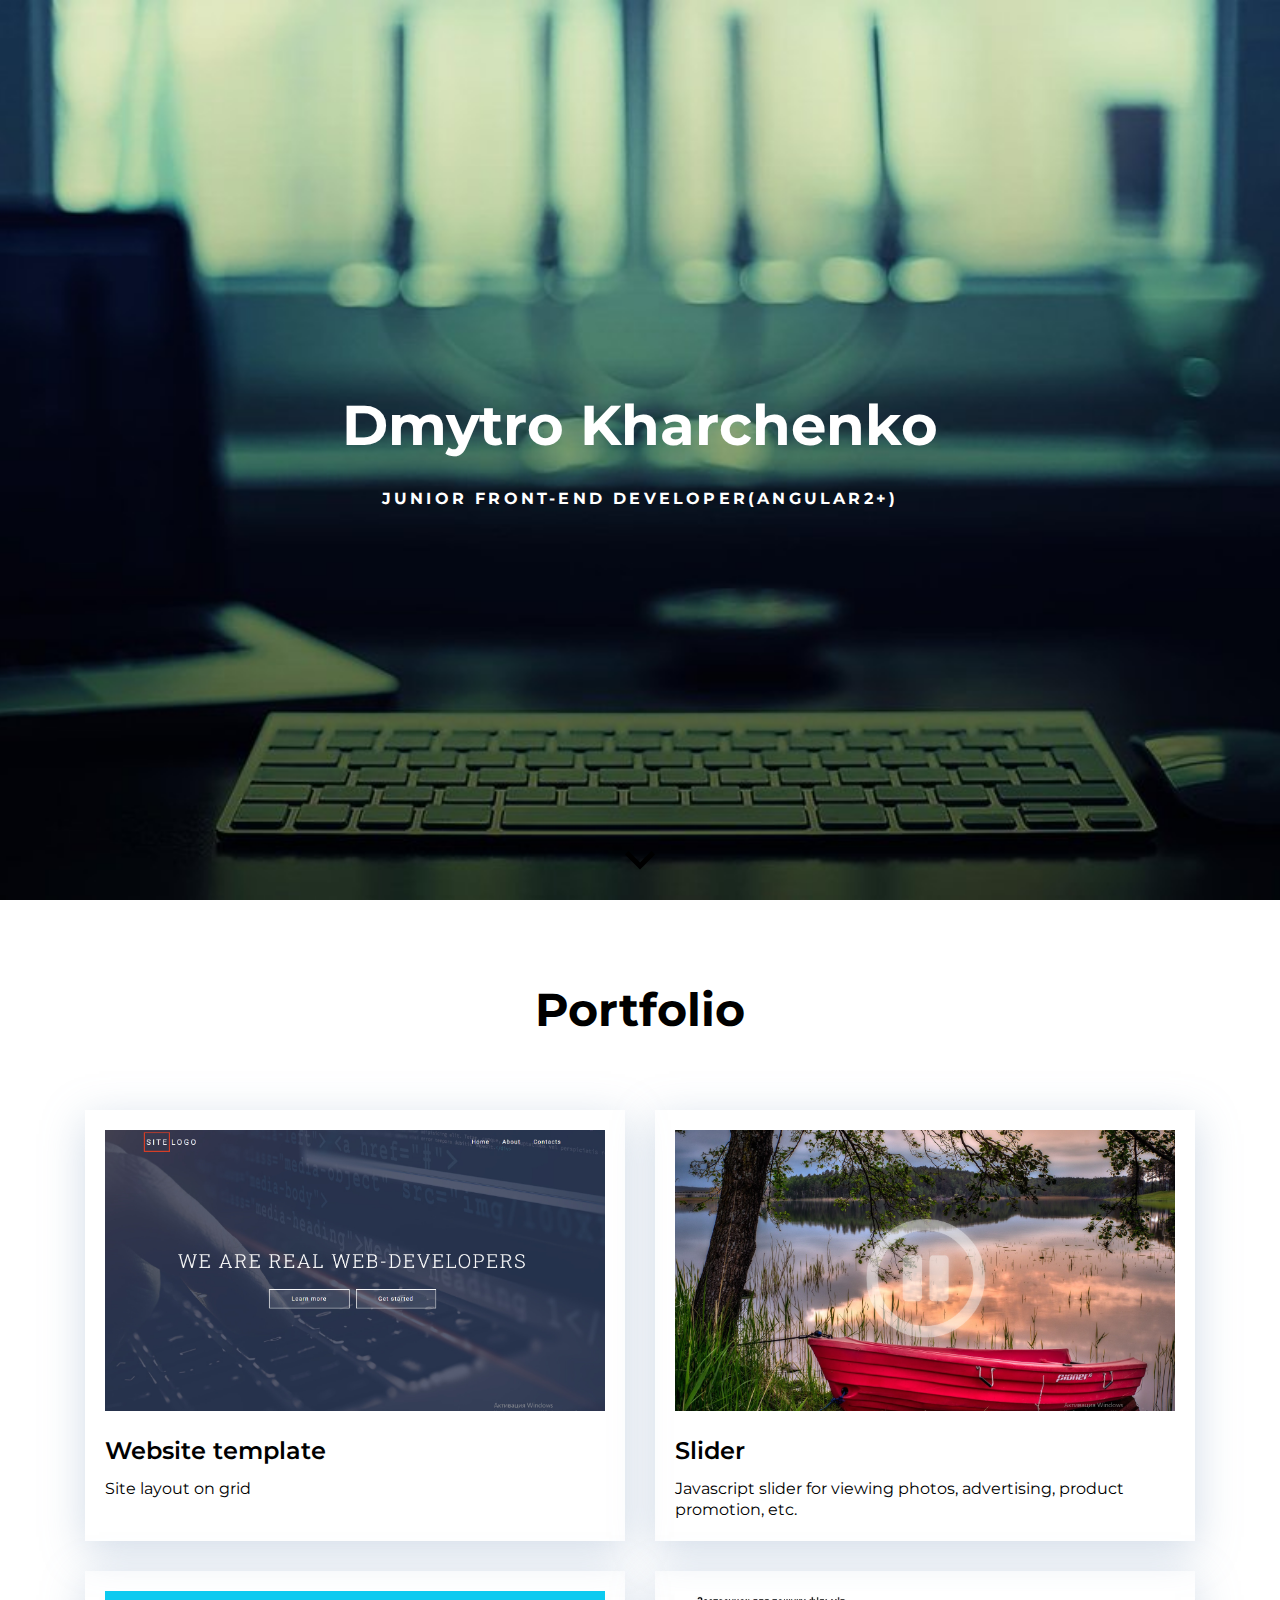
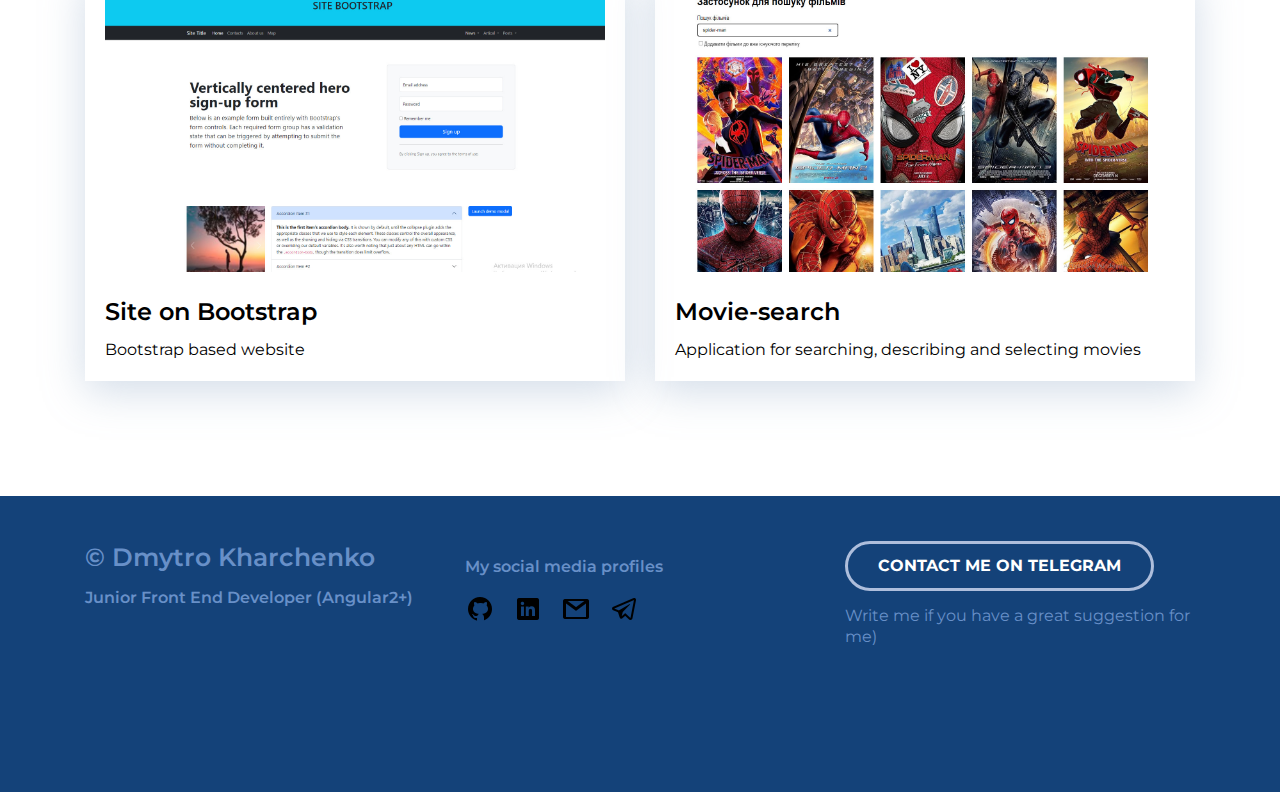
==== index.html @ ec3accb2 "Realized mobile adaptation of the site" ====
<!doctype html>
<html lang="en">
<head>
    <meta charset="UTF-8">
    <meta name="viewport" content="initial-scale=1.0, width=device-width">
    <meta http-equiv="X-UA-Compatible" content="ie=edge">
    <link rel="stylesheet" href="assets/css/main.css">
    <link rel="stylesheet" href="assets/css/media.css">
    <link rel="preconnect" href="https://fonts.googleapis.com">
    <link rel="preconnect" href="https://fonts.gstatic.com" crossorigin>
    <link href="https://fonts.googleapis.com/css2?family=Montserrat:wght@400;700&display=swap" rel="stylesheet">
    <title>Portfolio site</title>
</head>
<body>

<header class="header">
    <h1 class="header-title">Dmytro Kharchenko</h1>
    <p class="header-subtitle">junior front-end developer(angular2+)</p>
    <div class="header-arrow">
        <img class="header-arrow-down" src="assets/img/header/Arrow_down.svg" alt="Arrow">
    </div>
</header>

<main>
    <section class="portfolio ">
        <div class="container">
            <h2 class="portfolio-header">Portfolio</h2>

            <!--        portfolio-card-wrapper-->
            <div class="portfolio-card-wrapper">

                <!--card-->
                <div class="card">
                    <a href="grid-template.html" class="card-link">
                        <img class="card-img" src="assets/img/portfolio/site.jpg" alt="Site layout on grid">
                        <h3 class="card-title">Website template</h3>
                        <p>Site layout on grid</p>
                    </a>
                </div>
                <!--//card-->

                <!--card-->
                <div class="card">
                    <a href="https://dmitriykharchenko1988.github.io/slider/" class="card-link">
                        <img class="card-img" src="assets/img/portfolio/slider.jpg" alt="Slider">
                        <h3 class="card-title">Slider</h3>
                        <p>Javascript slider for viewing photos, advertising, product promotion, etc.</p>
                    </a>
                </div>
                <!--//card-->

                <!--card-->
                <div class="card">
                    <a href="https://dmitriykharchenko1988.github.io/bootstrap/#" class="card-link">
                        <img class="card-img" src="assets/img/portfolio/bootstrap.jpg" alt="Site layout on grid">
                        <h3 class="card-title">Site on Bootstrap</h3>
                        <p>Bootstrap based website</p>
                    </a>
                </div>
                <!--//card-->

                <!--card-->
                <div class="card">
                    <a href=" https://dmitriykharchenko1988.github.io/movie-search/" class="card-link">
                        <img class="card-img" src="assets/img/portfolio/movie-search.jpg" alt="Site layout on grid">
                        <h3 class="card-title">Movie-search</h3>
                        <p>Application for searching, describing and selecting movies</p>
                    </a>
                </div>
            </div>
        </div>
    </section>
</main>

<footer class="footer">
    <div class="container">
        <div class="footer-row">
            <div class="footer-copyright footer-col">
                <div class="footer-copyright-name">&copy; Dmytro Kharchenko</div>
                <p>Junior Front End Developer (Angular2+)</p>
            </div>

            <div class="footer-icons footer-col">
                <p>My social media profiles</p>
                <div class="footer-icons-row">
                    <a class="img-hover" target="_blank" href="https://github.com/DmitriyKharchenko1988">
                        <img src="assets/img/icons/github.png" alt="GitHub">
                    </a>
                    <a class="img-hover" target="_blank"
                       href="https://www.linkedin.com/in/dmytro-kharchenko-20b332291/">
                        <img src="assets/img/icons/linkedin.png" alt="linkedin">
                    </a>
                    <a class="img-hover" target="_blank" href="https://mail.google.com/mail/u/0/#inbox">
                        <img src="assets/img/icons/gmail.png" alt="gmail">
                    </a>
                    <a class="img-hover" target="_blank" href="https://t.me/DmKharchenko">
                        <img src="assets/img/icons/telegram.png" alt="telegram">
                    </a>
                </div>
            </div>

            <div class="footer-contacts footer-col">
                <a href="https://t.me/DmKharchenko" class="footer-button" target="_blank">
                    Contact me on Telegram
                </a>
                <p>Write me if you have a great suggestion for me)</p>
            </div>

        </div>
    </div>
</footer>

</body>
</html>
---- assets/css/main.css ----
* {
    box-sizing: border-box;
}

body {
    margin: 0;
    font-family: 'Montserrat', sans-serif;
    color: black;
}

/*img {*/
/*    max-width: 100%;*/
/*}*/

.container {
    max-width: 1140px;
    margin-left: auto;
    margin-right: auto;
    padding-left: 15px;
    padding-right: 15px;
}

.none {
    display: none !important;
}

                /*HEADER*/


.header {
    position: relative;
    display: flex;
    flex-direction: column;
    justify-content: center;
    align-items: center;

    width: 100%;
    height: 100vh;

    background-color: #556983;
    background-image: url("../img/header/header.jpg");
    background-size: cover;
    background-position: center;

}

.header-title {
    margin: 0 0 25px;
    font-weight: 700;
    font-size: 56px;
    line-height: 130%;

    text-align: center;
    color: #FFFFFF;
}

.header-subtitle {
    margin: 0;
    font-weight: 700;
    font-size: 16px;
    line-height: 150%;

    text-align: center;
    letter-spacing: 0.2em;
    text-transform: uppercase;
    color: #FFFFFF;

}

.header-arrow {
    position: absolute;
    bottom: 5px;
    left: 50%;
    transform: translate(-50%, 0);
}

.header-arrow-down {
    width: 60px;
    height: 60px;
}

                  /*PORTFOLIO*/


.portfolio {
    padding-top: 80px;
    padding-bottom: 115px;
}

.portfolio-header {
    margin: 0 0 70px;
    font-weight: 700;
    font-size: 46px;
    line-height: 130%;
    text-align: center;
    color: black;
}

.portfolio-card-wrapper {
    display: flex;
    flex-wrap: wrap;
    justify-content: space-between;
}

.card {
    margin-bottom: 30px;
    max-width: 540px;
    box-shadow: 0 10px 40px rgba(126, 155, 189, 0.35);
}

.card-link {
    padding: 20px;
    display: block;
    color: black;
    text-decoration: none;
}

.card-link:hover{
    color: rgba(39, 91, 236);
    transition: color 0.6s;
}

.card:last-child,
.card:nth-last-child(2){
    margin-bottom: 0;
}

.card-img {
    margin-bottom: 20px;
    width: 100%;
}

.card-img:hover {
    transform: scale(1.08);
    transition: transform 0.8s;
}

.card-title{
    margin: 0 0 13px;
    font-weight: 600;
    font-size: 24px;
    line-height: 130%;
}

.card p {
    margin: 0;
    font-size: 16px;
    line-height: 130%;
}

                /*FOOTER*/


.footer {
    padding-top: 45px;
    padding-bottom: 130px;
    background : #144279;
    color: #6890C8 ;
}

.footer-row {
    display: flex;
    justify-content: space-between;
}

.footer-col {
    max-width: 350px;
    flex-grow: 1;

}

.footer-copyright {
    color: #6890C8 ;
    line-height: 1.3;
}

.footer-copyright-name {
    font-weight: 600;
    font-size: 25px;
    margin-bottom: 15px;
}

.footer-copyright p {
    margin: 0;
    font-weight: 600;
    font-size: 16px;
}

.footer-icons p {
    font-weight: 600;
    font-size: 16px;
    line-height: 1.3;
}

.img-hover:hover {
    background-color: white;
    transition: all 0.7s ease-in;
}

.footer-icons-row {
    display: flex;
    align-items: center;
    gap: 18px;
}

.footer-button {
    display: inline-block;
    height: 50px;
    padding-left: 30px;
    padding-right: 30px;

    border: 3px solid #aebedc;
    border-radius: 50px;

    color: #FFFFFF;
    line-height: 44px;
    font-weight: 700;
    font-size: 16px;
    text-transform: uppercase;
    text-decoration: none;
    transition: all 0.5s ease-in;
}

.footer-button:hover {
    background-color: #779ee3;
    color: #fdfafa;
}

.footer-contacts p {
    margin: 15px 0;
    font-size: 16px;
    line-height: 1.3;
    color: #6890C8 ;
}

                 /*PROJECT*/


.project {
    padding: 80px 0 120px 0;
    text-align: center;
}

.project-header {
    margin: 0 0 40px;
    font-weight: 700;
    font-size: 46px;
    line-height: 1.3;
}

.project-img {
    margin-bottom: 70px;
}

.project-description {
    margin: 0 auto 60px;
    max-width: 730px;
}

.project-description p {
    margin-top: 0;
    margin-bottom: 15px;
    font-size: 16px;
    line-height: 1.5;
}

.project-btn-back {
    display: inline-block;
    height: 60px;
    padding-left: 30px;
    padding-right: 30px;

    border: 3px solid #8bbee3;
    border-radius: 50px;

    color: #44a1e0;
    line-height: 54px;
    font-weight: 700;
    font-size: 16px;
    text-transform: uppercase;
    text-decoration: none;
    transition: all 0.5s ease-in;
}

.project-btn-back:hover {
    background-color:  #44a1e0;
    color: #FFFFFF;
}
---- assets/css/media.css ----
@media (max-width: 1140px) {
    .card {
        width: calc(50% - 15px);
    }

    .footer {
        padding-top: 40px;
        padding-bottom: 60px;
    }

    .footer-row {
        flex-direction: column-reverse;
        align-items: center;
        text-align: center;
    }

    .footer-col {
        margin-bottom: 50px;
    }

    .footer-col:first-child {
        margin-bottom: 0;
    }
}


@media (max-width: 760px) {
    .header-title{
        font-size: 32px;
    }

    .header-subtitle {
        font-size: 13px;
    }

    .portfolio {
        padding-top: 40px;
        padding-bottom: 60px;
    }

    .portfolio-header{
        font-size: 32px;
        margin-bottom: 30px;
    }

    .portfolio-card-wrapper {
        justify-content: center;
    }

    .card-link {
        padding: 15px;
    }

    .card:nth-last-child(2) {
        margin-bottom: 30px;
    }

    .card {
        width: 100%;
        max-width: 530px;
    }

    .card-img {
        margin-bottom: 10px;
    }

    .card-title {
        margin-bottom: 10px;
        font-size: 18px;
    }

    .footer-copyright-name {
        font-size: 18px;
        margin-bottom: 5px;
    }

    .footer-button,
    .footer-copyright p,
    .footer-icons p,
    .card p {
        font-size: 14px;
    }

    .footer-contacts p {
        font-size: 12px;
        margin: 15px 0 0;
    }

    .project {
        padding: 40px 0 60px;
    }

    .project-header {
        font-size: 30px;
        margin-bottom: 30px;
    }

    .project-img {
        width: 100%;
        margin-bottom: 20px;
    }

    .project-description {
        margin-bottom: 50px;
    }

    .project-btn-back {
        padding: 0 10px;
        width: 100%;
        max-width: 320px;
    }

}
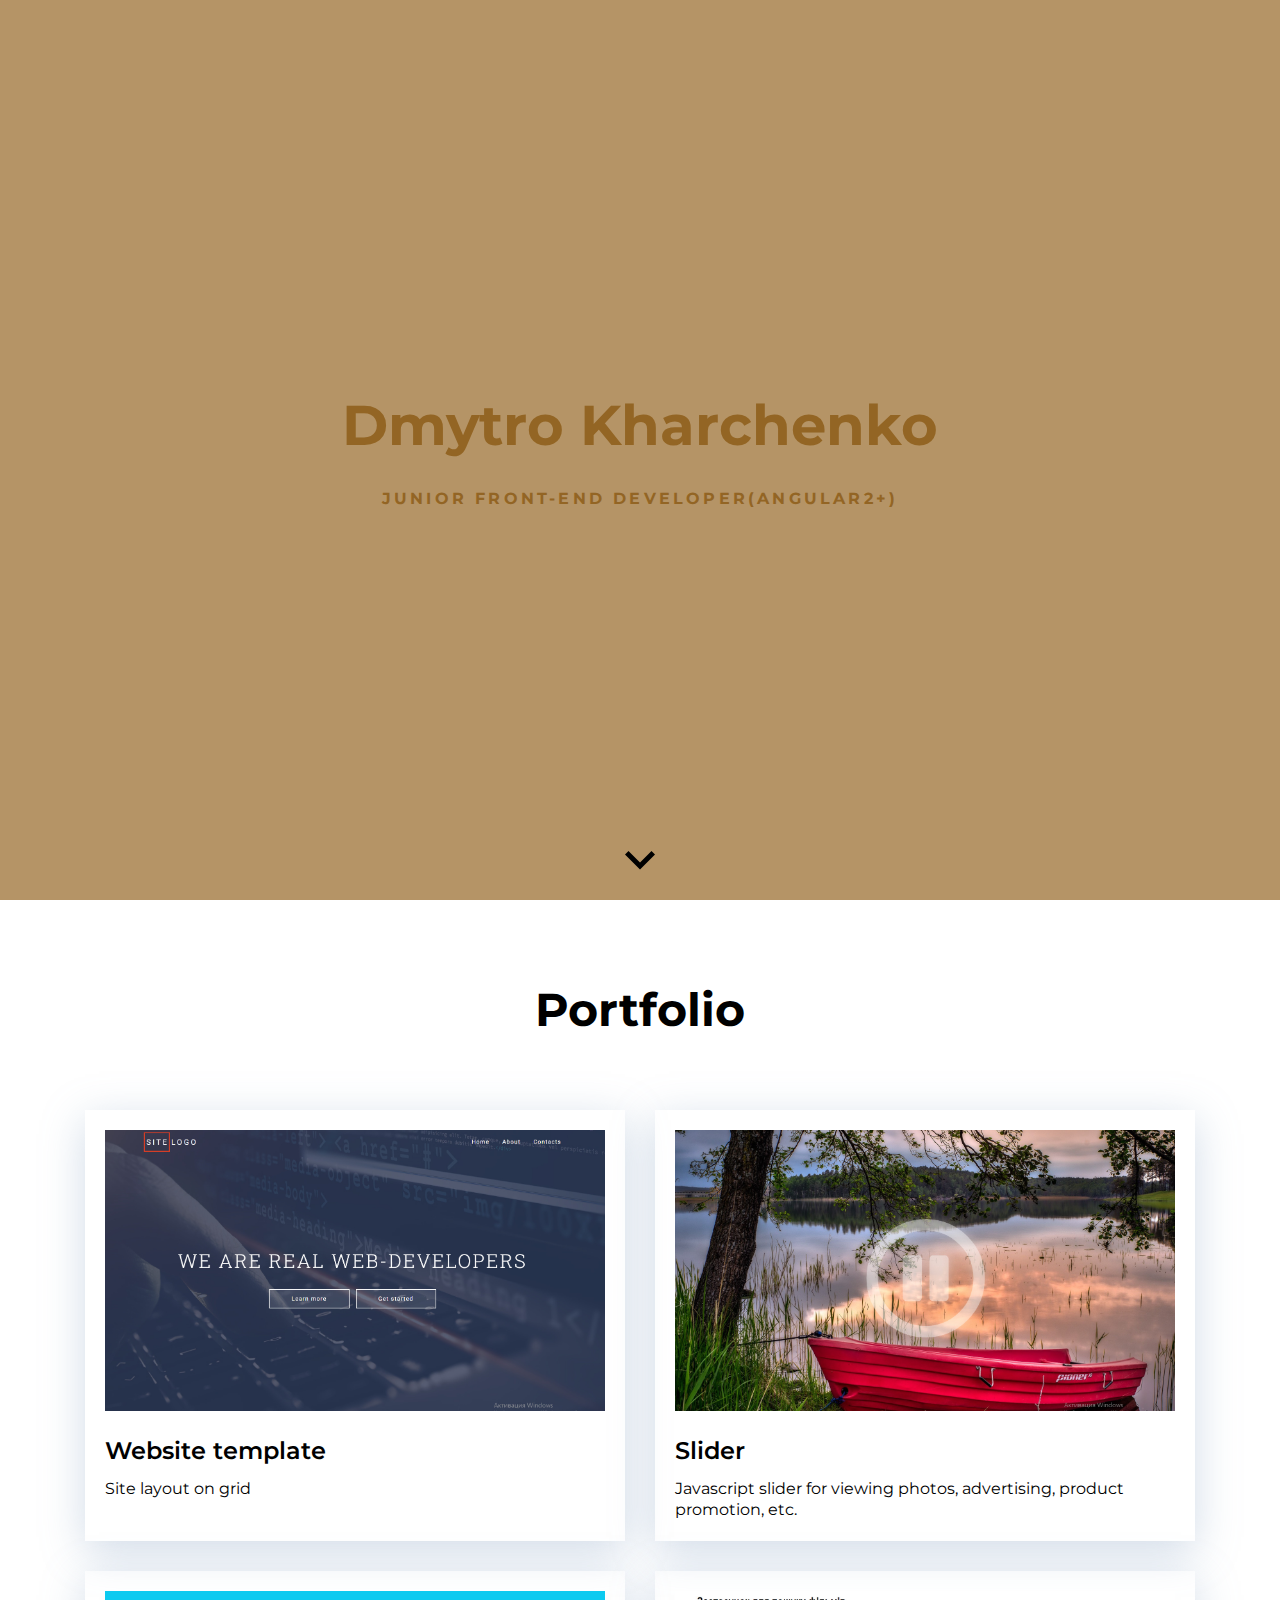
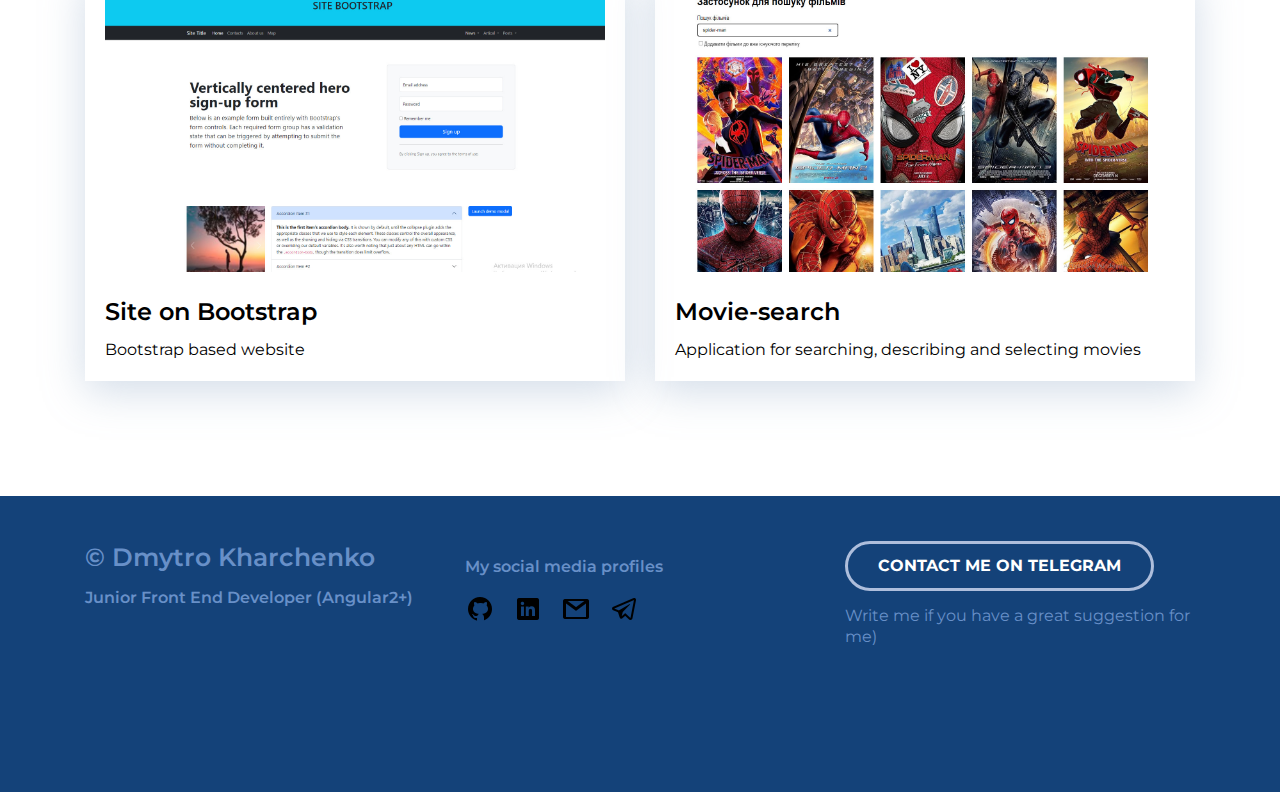
==== commit 32fac509: "Made a video cover for a website + smooth scrolling, using jquery" ====
--- a/index.html
+++ b/index.html
@@ -13,16 +13,16 @@
 </head>
 <body>
 
-<header class="header">
+<header class="header" id="header">
     <h1 class="header-title">Dmytro Kharchenko</h1>
     <p class="header-subtitle">junior front-end developer(angular2+)</p>
-    <div class="header-arrow">
+    <a href="#portfolio" class="header-arrow">
         <img class="header-arrow-down" src="assets/img/header/Arrow_down.svg" alt="Arrow">
-    </div>
+    </a>
 </header>
 
 <main>
-    <section class="portfolio ">
+    <section class="portfolio" id="portfolio">
         <div class="container">
             <h2 class="portfolio-header">Portfolio</h2>
 
@@ -110,5 +110,10 @@
     </div>
 </footer>
 
+    <script src="assets/libs/jquery/jquery-3.7.1.min.js"></script>
+    <script src="assets/libs/vide/jquery.vide.min.js"></script>
+
+    <script src="assets/js/main.js"></script>
+
 </body>
 </html>--- a/assets/css/main.css
+++ b/assets/css/main.css
@@ -2,15 +2,19 @@
     box-sizing: border-box;
 }
 
+html {
+    scroll-behavior: inherit;
+}
+
 body {
     margin: 0;
     font-family: 'Montserrat', sans-serif;
     color: black;
 }
 
-/*img {*/
-/*    max-width: 100%;*/
-/*}*/
+img {
+    max-width: 100%;
+}
 
 .container {
     max-width: 1140px;
@@ -37,11 +41,8 @@
     width: 100%;
     height: 100vh;
 
-    background-color: #556983;
-    background-image: url("../img/header/header.jpg");
     background-size: cover;
     background-position: center;
-
 }
 
 .header-title {
@@ -51,7 +52,7 @@
     line-height: 130%;
 
     text-align: center;
-    color: #FFFFFF;
+    color: #936524;
 }
 
 .header-subtitle {
@@ -63,8 +64,7 @@
     text-align: center;
     letter-spacing: 0.2em;
     text-transform: uppercase;
-    color: #FFFFFF;
-
+    color: #936524;
 }
 
 .header-arrow {
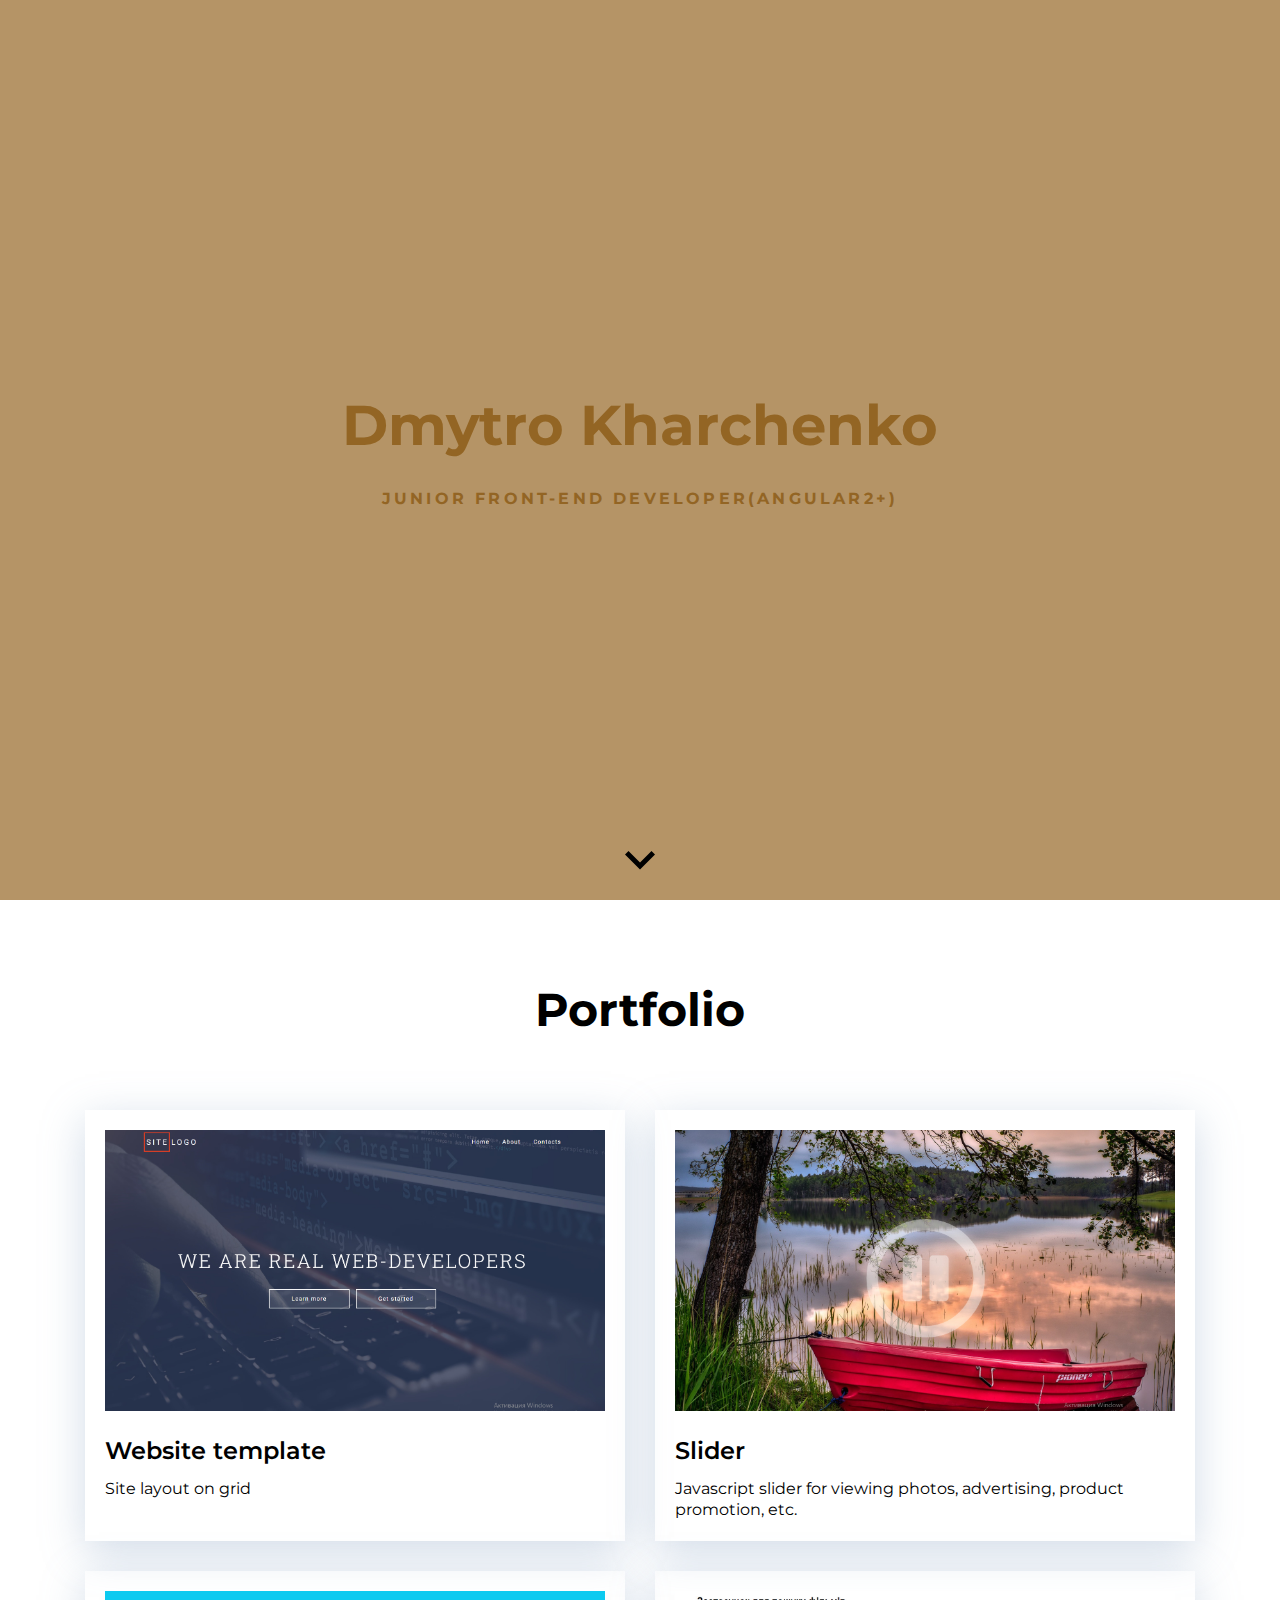
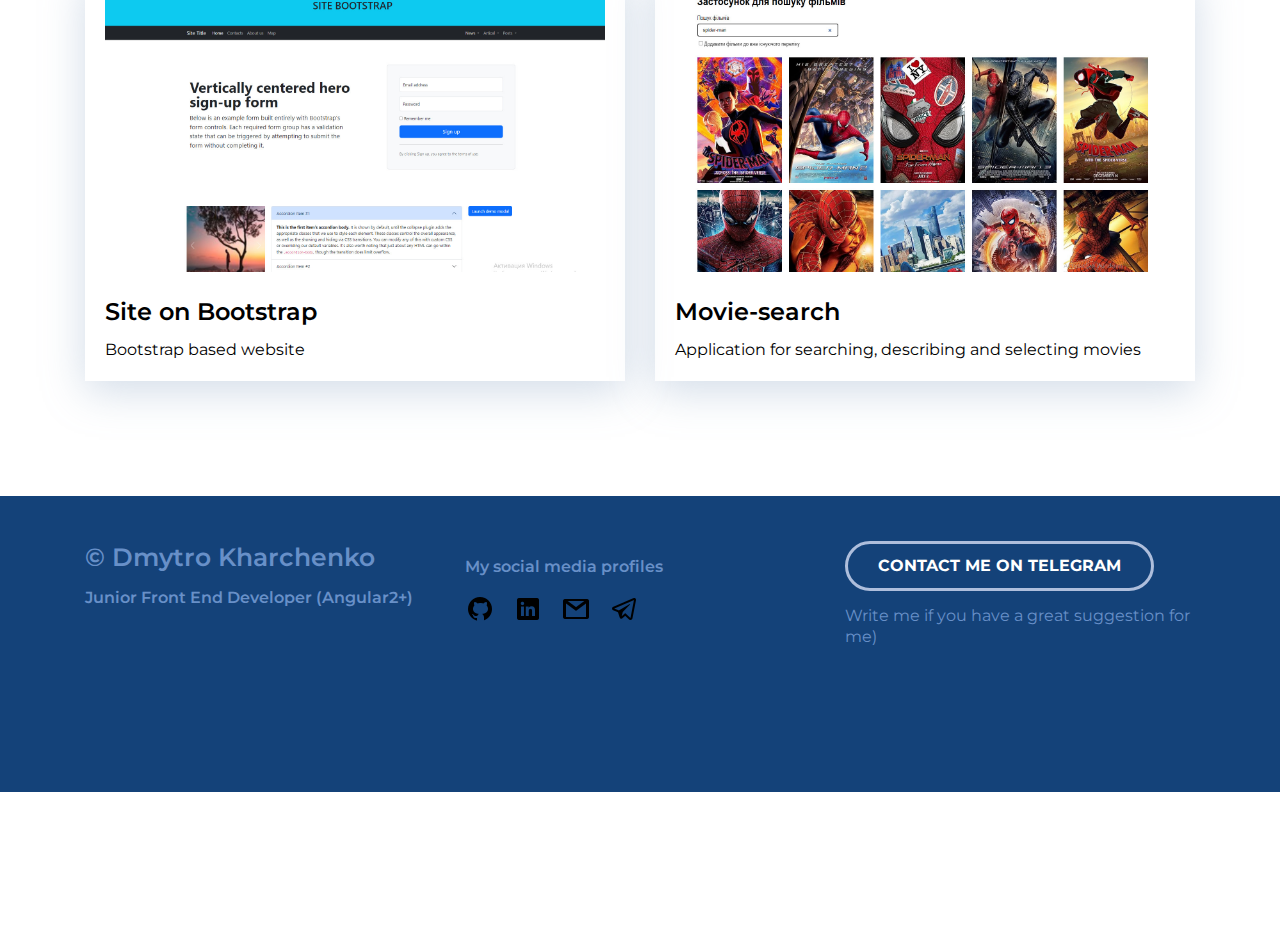
==== commit 5a885b78: "update video" ====
--- a/index.html
+++ b/index.html
@@ -115,5 +115,10 @@
 
     <script src="assets/js/main.js"></script>
 
+<video autoplay loop muted playsinline>
+    <source src="assets/video/video.mp4">
+    <img src="assets/video/mauntins.jpg">
+</video>
+
 </body>
 </html>--- a/assets/css/main.css
+++ b/assets/css/main.css
@@ -3,7 +3,7 @@
 }
 
 html {
-    scroll-behavior: inherit;
+    scroll-behavior: smooth;
 }
 
 body {
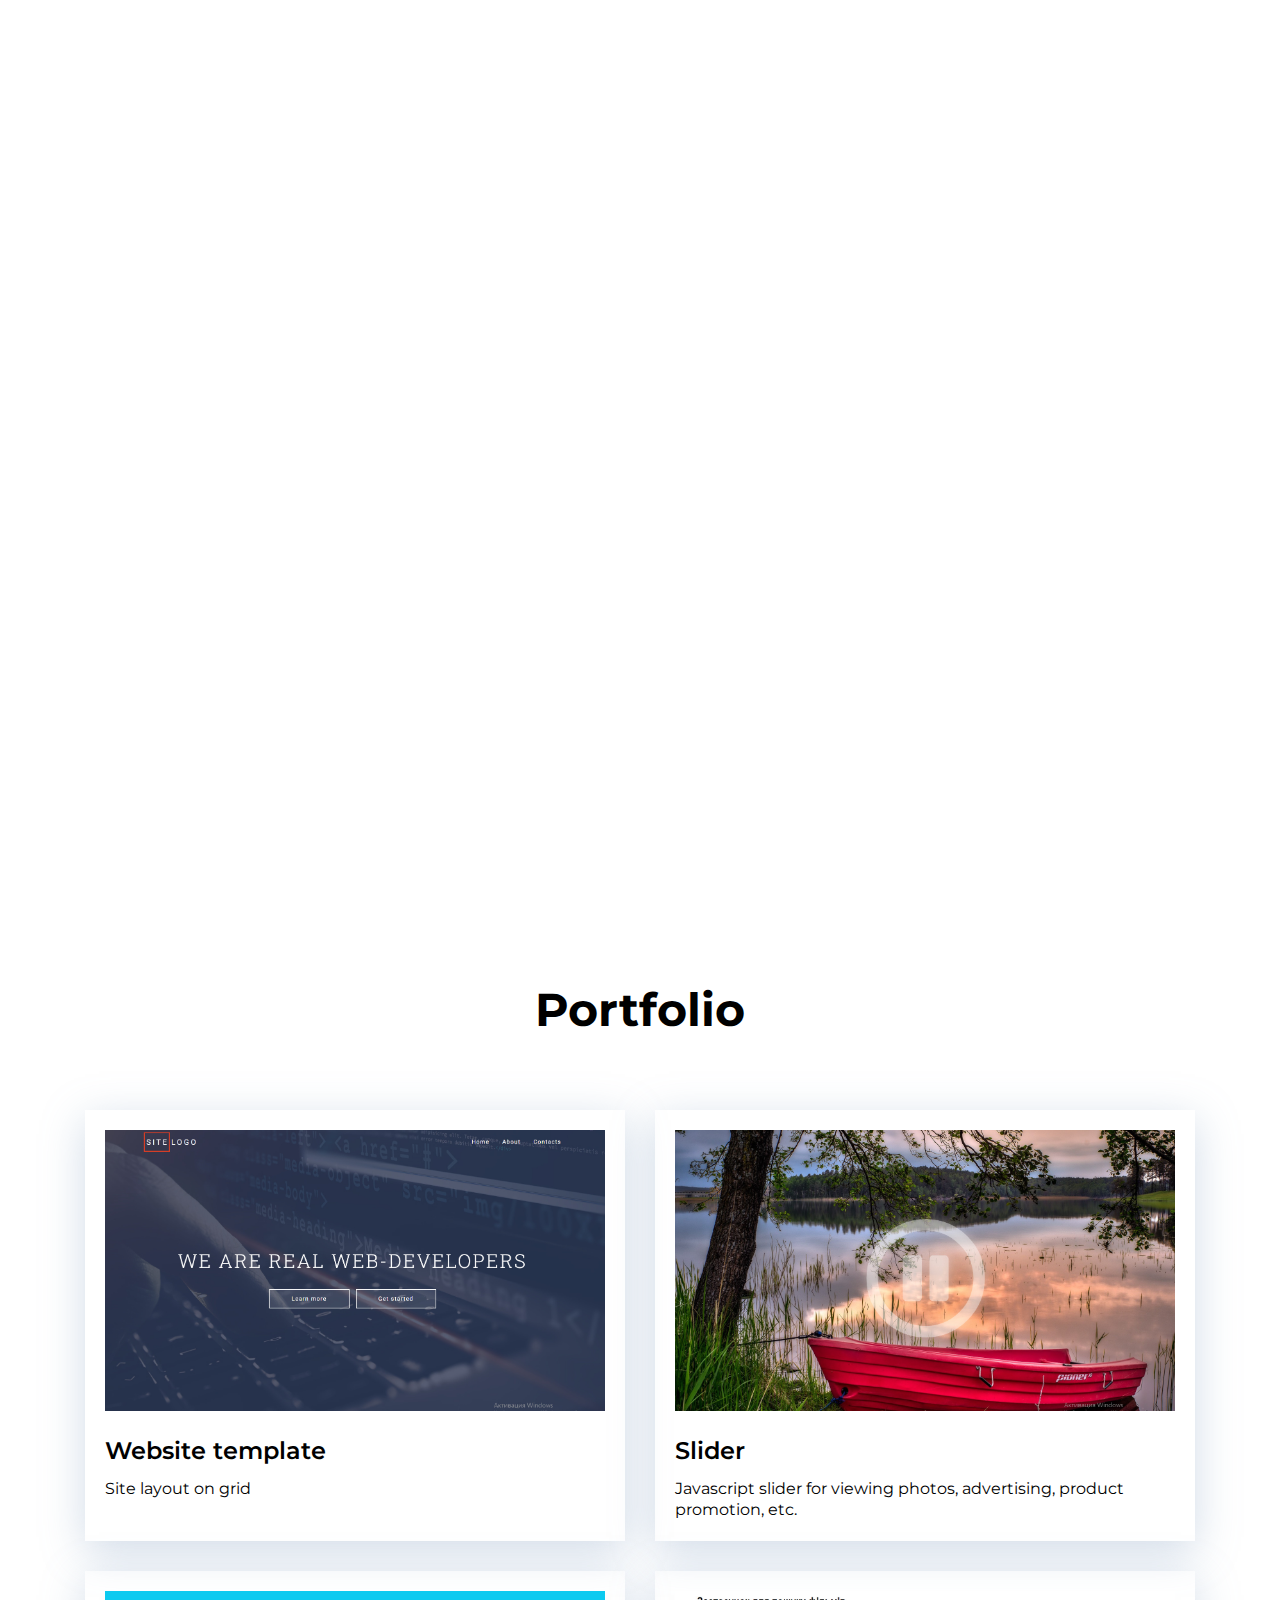
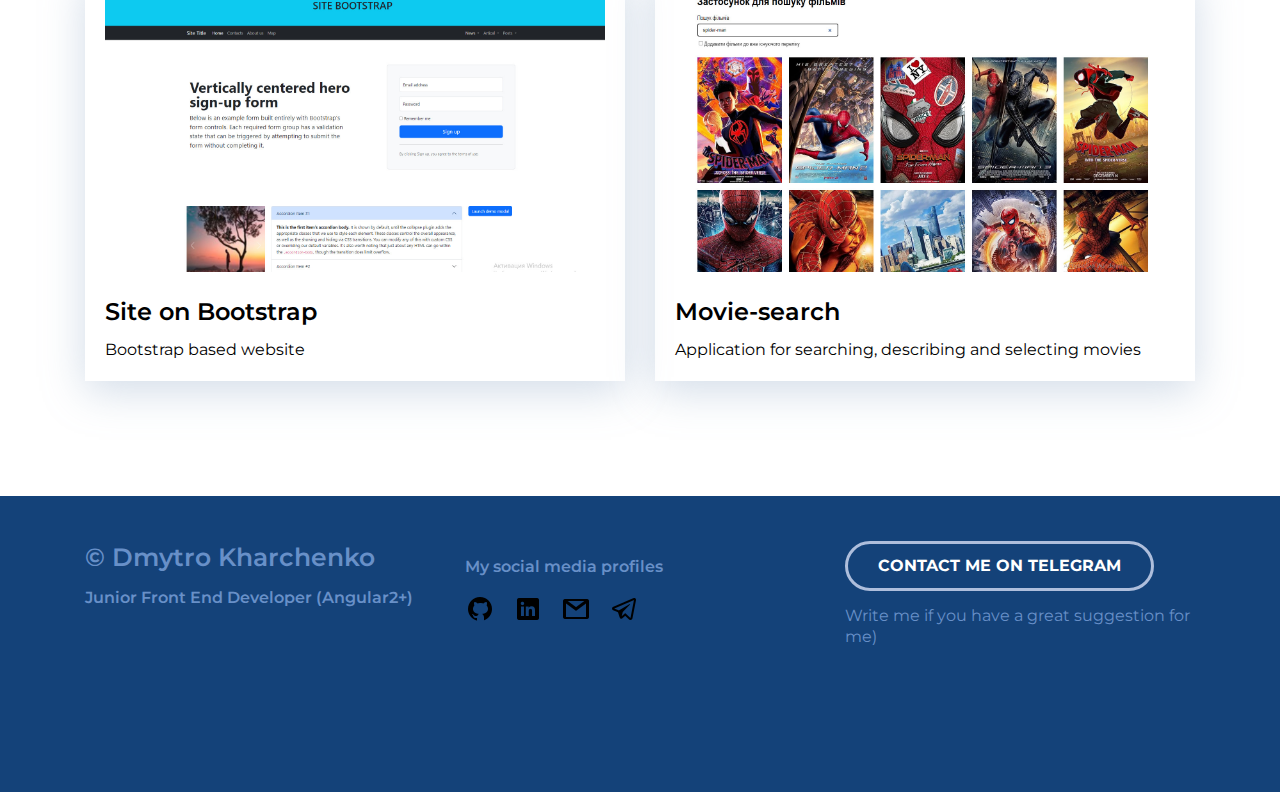
==== commit b1662a99: "fix video to ios" ====
--- a/index.html
+++ b/index.html
@@ -14,11 +14,14 @@
 <body>
 
 <header class="header" id="header">
-    <h1 class="header-title">Dmytro Kharchenko</h1>
-    <p class="header-subtitle">junior front-end developer(angular2+)</p>
-    <a href="#portfolio" class="header-arrow">
-        <img class="header-arrow-down" src="assets/img/header/Arrow_down.svg" alt="Arrow">
-    </a>
+    <video autoplay loop muted playsinline>
+        <source src="assets/video/video.mp4" type="video/mp4">
+        <h1 class="header-title">Dmytro Kharchenko</h1>
+        <p class="header-subtitle">junior front-end developer(angular2+)</p>
+        <a href="#portfolio" class="header-arrow">
+            <img class="header-arrow-down" src="assets/img/header/Arrow_down.svg" alt="Arrow">
+        </a>
+    </video>
 </header>
 
 <main>
@@ -110,15 +113,10 @@
     </div>
 </footer>
 
-    <script src="assets/libs/jquery/jquery-3.7.1.min.js"></script>
-    <script src="assets/libs/vide/jquery.vide.min.js"></script>
+<!--    <script src="assets/libs/jquery/jquery-3.7.1.min.js"></script>-->
+<!--    <script src="assets/libs/vide/jquery.vide.min.js"></script>-->
 
-    <script src="assets/js/main.js"></script>
-
-<video autoplay loop muted playsinline>
-    <source src="assets/video/video.mp4">
-    <img src="assets/video/mauntins.jpg">
-</video>
+<!--    <script src="assets/js/main.js"></script>-->
 
 </body>
 </html>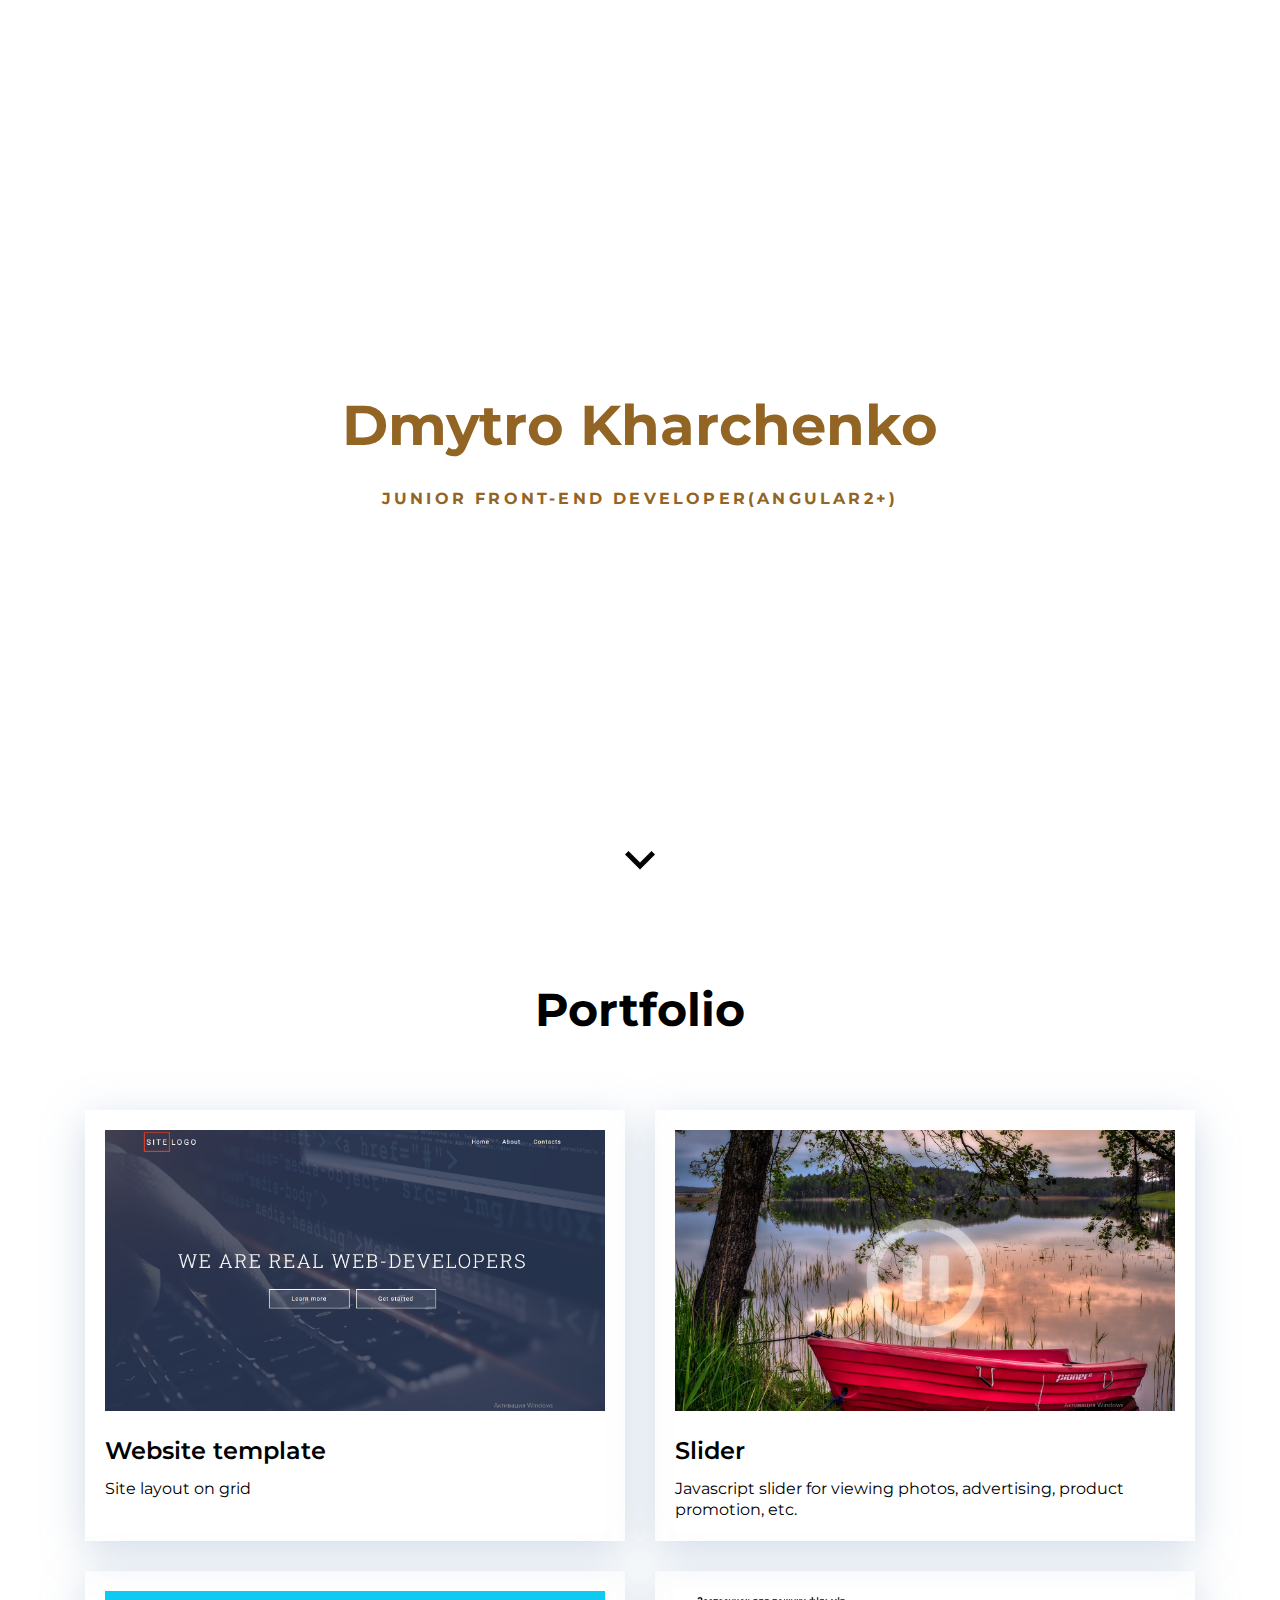
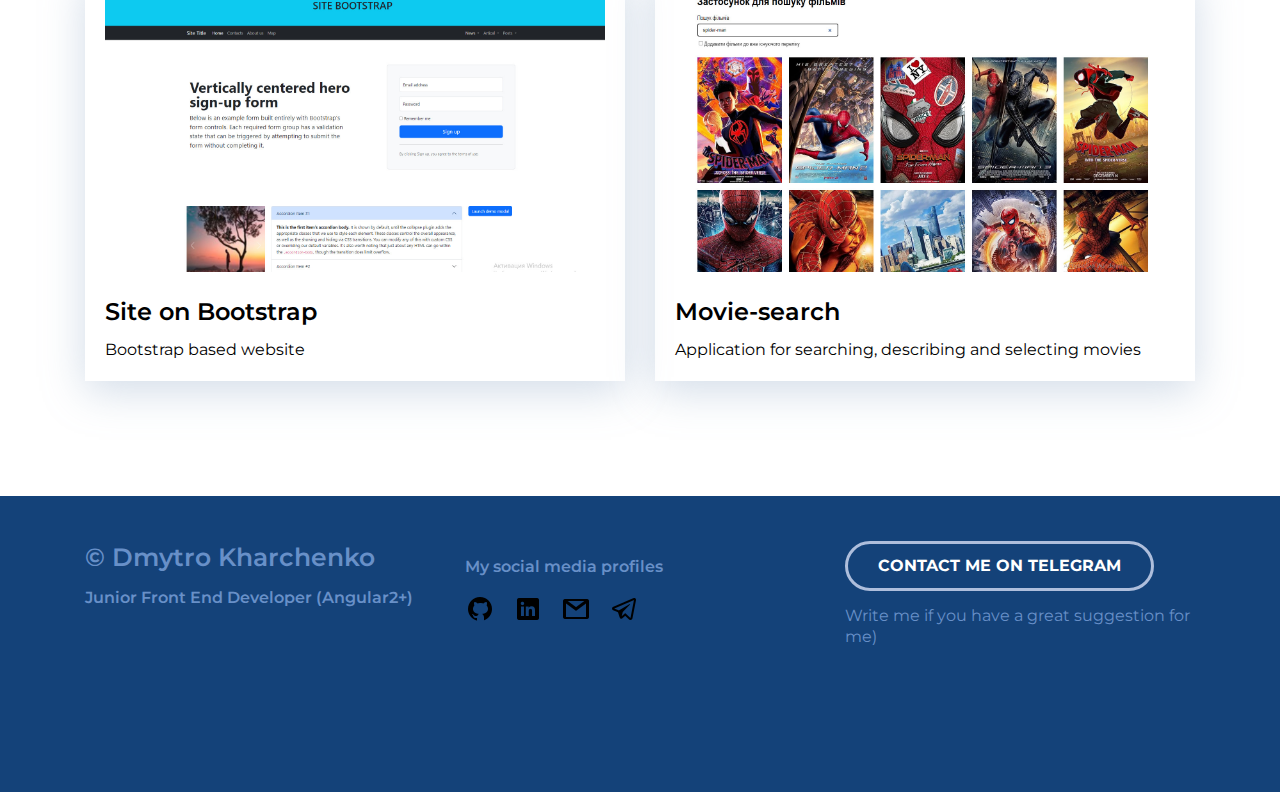
==== commit d01fad93: "fix video" ====
--- a/index.html
+++ b/index.html
@@ -14,14 +14,16 @@
 <body>
 
 <header class="header" id="header">
-    <video autoplay loop muted playsinline>
-        <source src="assets/video/video.mp4" type="video/mp4">
-        <h1 class="header-title">Dmytro Kharchenko</h1>
-        <p class="header-subtitle">junior front-end developer(angular2+)</p>
-        <a href="#portfolio" class="header-arrow">
-            <img class="header-arrow-down" src="assets/img/header/Arrow_down.svg" alt="Arrow">
-        </a>
-    </video>
+    <div class="header-video">
+        <video autoplay loop muted playsinline>
+            <source src="assets/video/video.mp4" type="video/mp4">
+        </video>
+    </div>
+    <h1 class="header-title">Dmytro Kharchenko</h1>
+    <p class="header-subtitle">junior front-end developer(angular2+)</p>
+    <a href="#portfolio" class="header-arrow">
+        <img class="header-arrow-down" src="assets/img/header/Arrow_down.svg" alt="Arrow">
+    </a>
 </header>
 
 <main>
--- a/assets/css/main.css
+++ b/assets/css/main.css
@@ -28,7 +28,12 @@
     display: none !important;
 }
 
-                /*HEADER*/
+/*.video {*/
+/*    overflow: auto;*/
+/*    height: 100%;*/
+/*}*/
+
+/*HEADER*/
 
 
 .header {
@@ -45,6 +50,16 @@
     background-position: center;
 }
 
+.header-video {
+    width: 100%;
+    height: 100vh;
+    position: absolute;
+    overflow: hidden;
+    z-index: -1;
+
+
+}
+
 .header-title {
     margin: 0 0 25px;
     font-weight: 700;
@@ -79,7 +94,7 @@
     height: 60px;
 }
 
-                  /*PORTFOLIO*/
+/*PORTFOLIO*/
 
 
 .portfolio {
@@ -115,13 +130,13 @@
     text-decoration: none;
 }
 
-.card-link:hover{
+.card-link:hover {
     color: rgba(39, 91, 236);
     transition: color 0.6s;
 }
 
 .card:last-child,
-.card:nth-last-child(2){
+.card:nth-last-child(2) {
     margin-bottom: 0;
 }
 
@@ -135,7 +150,7 @@
     transition: transform 0.8s;
 }
 
-.card-title{
+.card-title {
     margin: 0 0 13px;
     font-weight: 600;
     font-size: 24px;
@@ -148,14 +163,14 @@
     line-height: 130%;
 }
 
-                /*FOOTER*/
+/*FOOTER*/
 
 
 .footer {
     padding-top: 45px;
     padding-bottom: 130px;
-    background : #144279;
-    color: #6890C8 ;
+    background: #144279;
+    color: #6890C8;
 }
 
 .footer-row {
@@ -170,7 +185,7 @@
 }
 
 .footer-copyright {
-    color: #6890C8 ;
+    color: #6890C8;
     line-height: 1.3;
 }
 
@@ -230,10 +245,10 @@
     margin: 15px 0;
     font-size: 16px;
     line-height: 1.3;
-    color: #6890C8 ;
-}
-
-                 /*PROJECT*/
+    color: #6890C8;
+}
+
+/*PROJECT*/
 
 
 .project {
@@ -283,6 +298,6 @@
 }
 
 .project-btn-back:hover {
-    background-color:  #44a1e0;
+    background-color: #44a1e0;
     color: #FFFFFF;
 }--- a/assets/css/media.css
+++ b/assets/css/media.css
@@ -25,6 +25,11 @@
 
 
 @media (max-width: 760px) {
+
+    .header-video {
+        margin: 30px;
+    }
+
     .header-title{
         font-size: 32px;
     }
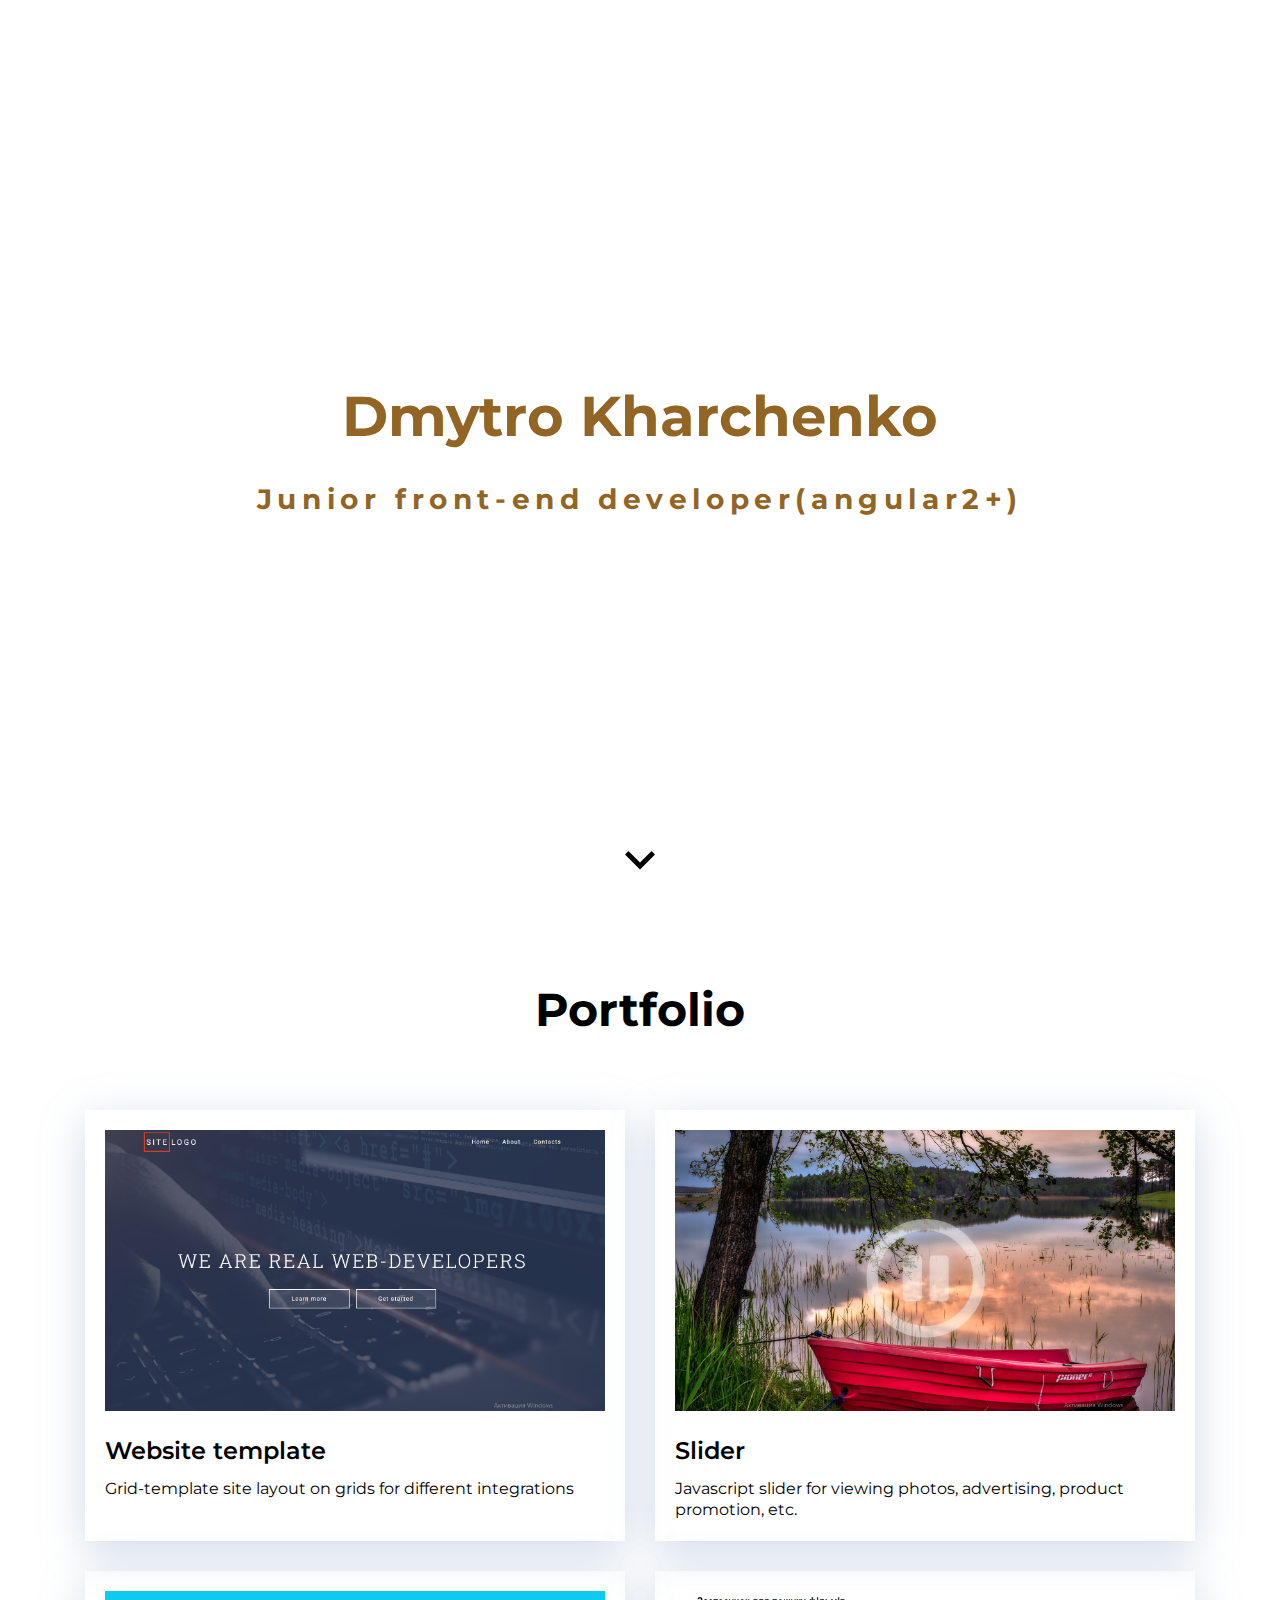
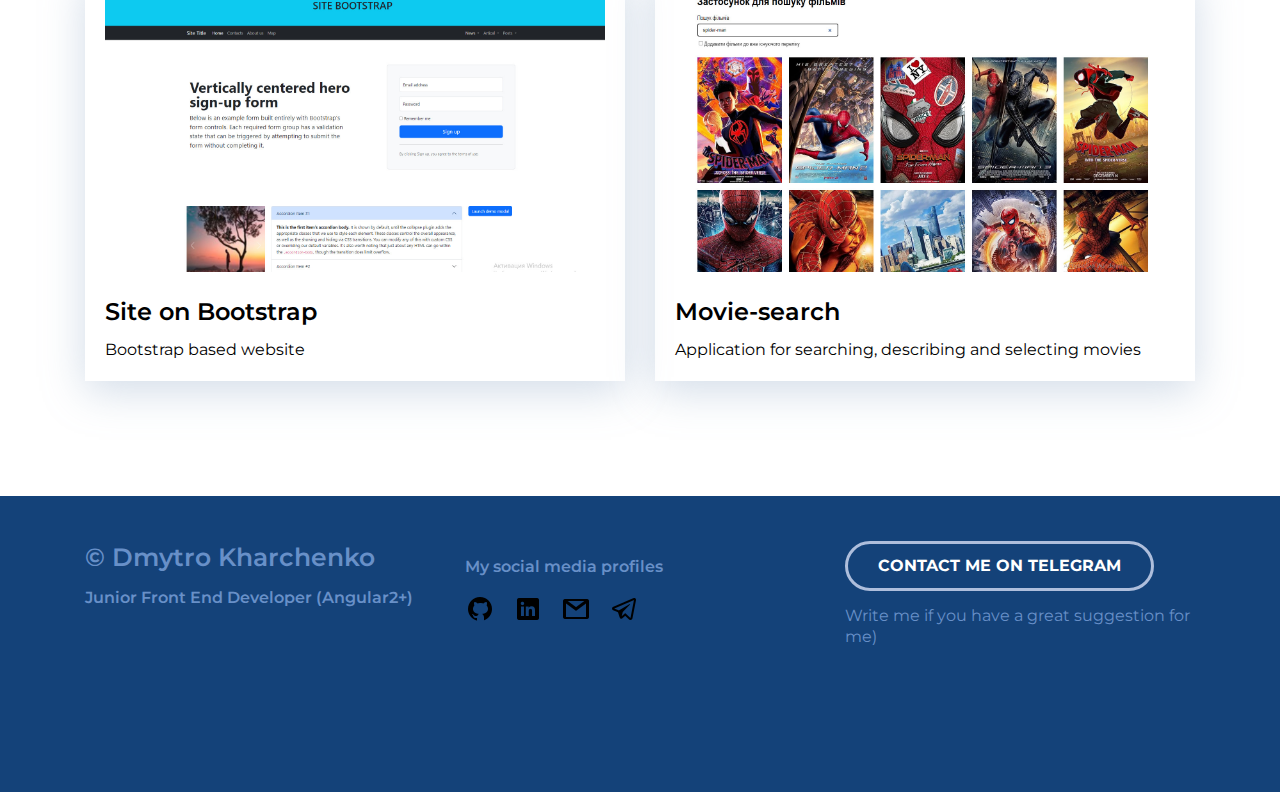
==== commit 7ef2b856: "fix bag to e-mail open" ====
--- a/index.html
+++ b/index.html
@@ -13,14 +13,14 @@
 </head>
 <body>
 
-<header class="header" id="header">
+<header class="header">
     <div class="header-video">
         <video autoplay loop muted playsinline>
             <source src="assets/video/video.mp4" type="video/mp4">
         </video>
     </div>
     <h1 class="header-title">Dmytro Kharchenko</h1>
-    <p class="header-subtitle">junior front-end developer(angular2+)</p>
+    <p class="header-subtitle">Junior front-end developer(angular2+)</p>
     <a href="#portfolio" class="header-arrow">
         <img class="header-arrow-down" src="assets/img/header/Arrow_down.svg" alt="Arrow">
     </a>
@@ -36,17 +36,17 @@
 
                 <!--card-->
                 <div class="card">
-                    <a href="grid-template.html" class="card-link">
+                    <a href="assets/pages/grid-template.html" class="card-link">
                         <img class="card-img" src="assets/img/portfolio/site.jpg" alt="Site layout on grid">
                         <h3 class="card-title">Website template</h3>
-                        <p>Site layout on grid</p>
+                        <p>Grid-template site layout on grids for different integrations</p>
                     </a>
                 </div>
                 <!--//card-->
 
                 <!--card-->
                 <div class="card">
-                    <a href="https://dmitriykharchenko1988.github.io/slider/" class="card-link">
+                    <a href="assets/pages/slider.html" class="card-link">
                         <img class="card-img" src="assets/img/portfolio/slider.jpg" alt="Slider">
                         <h3 class="card-title">Slider</h3>
                         <p>Javascript slider for viewing photos, advertising, product promotion, etc.</p>
@@ -56,8 +56,8 @@
 
                 <!--card-->
                 <div class="card">
-                    <a href="https://dmitriykharchenko1988.github.io/bootstrap/#" class="card-link">
-                        <img class="card-img" src="assets/img/portfolio/bootstrap.jpg" alt="Site layout on grid">
+                    <a href="assets/pages/bootstrap-site.html" class="card-link">
+                        <img class="card-img" src="assets/img/portfolio/bootstrap.jpg" alt="Site on Bootstrap">
                         <h3 class="card-title">Site on Bootstrap</h3>
                         <p>Bootstrap based website</p>
                     </a>
@@ -66,8 +66,8 @@
 
                 <!--card-->
                 <div class="card">
-                    <a href=" https://dmitriykharchenko1988.github.io/movie-search/" class="card-link">
-                        <img class="card-img" src="assets/img/portfolio/movie-search.jpg" alt="Site layout on grid">
+                    <a href="assets/pages/movie-search.html" class="card-link">
+                        <img class="card-img" src="assets/img/portfolio/movie-search.jpg" alt="Movie-search">
                         <h3 class="card-title">Movie-search</h3>
                         <p>Application for searching, describing and selecting movies</p>
                     </a>
@@ -95,8 +95,8 @@
                        href="https://www.linkedin.com/in/dmytro-kharchenko-20b332291/">
                         <img src="assets/img/icons/linkedin.png" alt="linkedin">
                     </a>
-                    <a class="img-hover" target="_blank" href="https://mail.google.com/mail/u/0/#inbox">
-                        <img src="assets/img/icons/gmail.png" alt="gmail">
+                    <a class="img-hover"  target="_blank" href="mailto:dm.kharchenko1988@gmail.com">
+                        <img src="assets/img/icons/gmail.png"  alt="gmail">
                     </a>
                     <a class="img-hover" target="_blank" href="https://t.me/DmKharchenko">
                         <img src="assets/img/icons/telegram.png" alt="telegram">
@@ -115,10 +115,5 @@
     </div>
 </footer>
 
-<!--    <script src="assets/libs/jquery/jquery-3.7.1.min.js"></script>-->
-<!--    <script src="assets/libs/vide/jquery.vide.min.js"></script>-->
-
-<!--    <script src="assets/js/main.js"></script>-->
-
 </body>
 </html>--- a/assets/css/main.css
+++ b/assets/css/main.css
@@ -56,8 +56,6 @@
     position: absolute;
     overflow: hidden;
     z-index: -1;
-
-
 }
 
 .header-title {
@@ -73,12 +71,11 @@
 .header-subtitle {
     margin: 0;
     font-weight: 700;
-    font-size: 16px;
+    font-size: 28px;
     line-height: 150%;
 
     text-align: center;
     letter-spacing: 0.2em;
-    text-transform: uppercase;
     color: #936524;
 }
 
@@ -300,4 +297,20 @@
 .project-btn-back:hover {
     background-color: #44a1e0;
     color: #FFFFFF;
+}
+
+.project-slider {
+    background-color: #fddca5;
+}
+
+.project-grid {
+    background-color: #a0ccee;
+}
+
+.project-bootstrap {
+    background-color: #6f7172;
+}
+
+.project-movie {
+    background-color: #e3d7d7;
 }